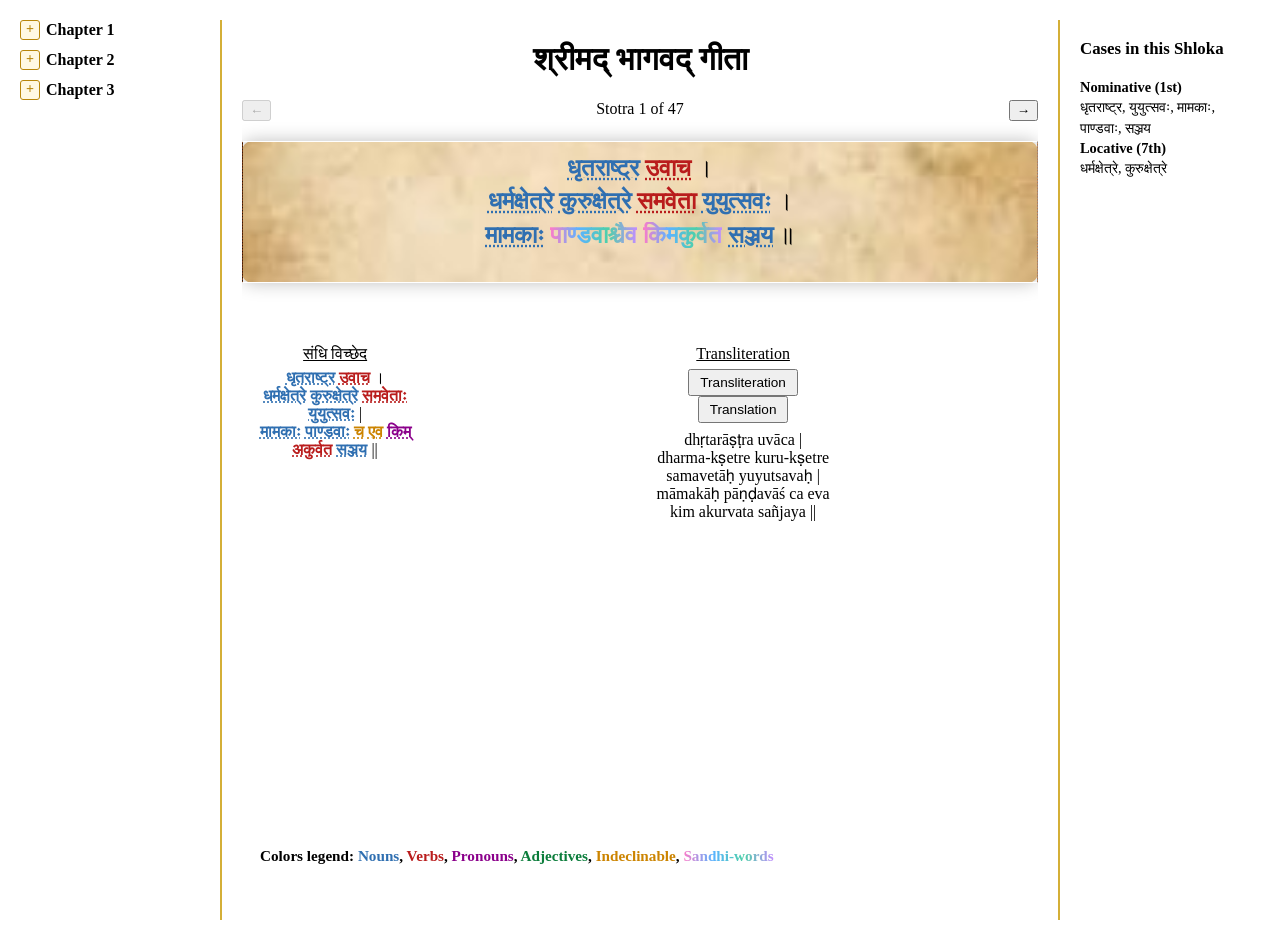
==== index_op3_v4.html @ 2b5fc286 "Update index_op3_v4.html" ====
<!DOCTYPE html>
<html lang="sa">
<head>
  <meta charset="UTF-8">
  <title>Sanskrit Webpage</title>

  <link rel="stylesheet" href="css/styles.css">
</head>

<body>

  <!-- ⭐ FLEX ROW WRAPPER (sidebar + main-content + case-panel) -->
  <div id="layout-row" style="display:flex; flex-direction:row; align-items:flex-start; gap:20px;">

    <!-- ⭐ LEFT SIDEBAR -->
    <div id="sidebar">
      <!-- ⭐ INDEX CONTAINER -->
      <div id="index-container"></div>
    </div>

    <!-- ⭐ MAIN CONTENT -->
    <div id="main-content">

      <h1 style="text-align: center;">श्रीमद् भागवद् गीता</h1>

      <div class="nav-inline">
        <button id="prevBtn" onclick="changePage(-1)">←</button>
        <div id="pageIndicator"></div>
        <button id="nextBtn" onclick="changePage(1)">→</button>
      </div>

      <div id="shloka-section">
        <div id="shloka" class="sanskrit-text stotra-text"></div>
      </div>

      <div class="section-divider"></div>

      <div id="two-column">
        <div class="column">
          <br><div class="section-title">संधि विच्छेद</div>
          <div id="sandhi" class="sanskrit-text"></div>
        </div>

        <div class="column">
          <br>
          <div class="section-title" id="toggle-title">Transliteration</div>

          <div id="toggle-buttons">
            <button onclick="showTranslit()">Transliteration</button>
            <button onclick="showTranslation()">Translation</button>
          </div>

          <div id="translit" class="sanskrit-text"></div>
          <div id="translation" class="sanskrit-text" style="display:none;"></div>
        </div>
      </div>

    </div> <!-- end main-content -->


	<!-- button to check words missing from the dictionary -->
	<button id="check-missing-btn" onclick="runChecker()">Check Missing Words</button> 


    <!-- ⭐ RIGHT CASE PANEL -->
    <div id="case-panel"></div>

  </div> <!-- end layout-row -->

  <!-- ⭐ COLOR LEGEND -->
  <div id="color-legend">
    Colors legend:
    <span class="noun">Nouns</span>,
    <span class="verb">Verbs</span>,
    <span class="pronoun">Pronouns</span>,
    <span class="adjective">Adjectives</span>,
    <span class="indeclinable">Indeclinable</span>,
    <span class="sandhi">Sandhi-words</span>
  </div>

  <!-- ⭐ Scripts -->

  <!-- Global dictionary -->
  <script src="js/dict.js"></script>

  <!-- Chapter 1-2 sandhi dictionary -->
  <script src="js/dict-sandhi_ch1.js"></script>
  <script src="js/dict-sandhi_ch2.js"></script>
  
	<!-- GROUP FILES -->
	<script src="js/ch1_01_10.js"></script>
	<script src="js/ch1_11_20.js"></script>
	<script src="js/ch1_21_30.js"></script>
	<script src="js/ch1_31_40.js"></script>
	<script src="js/ch1_41_47.js"></script>
	<!-- CHAPTER 2 GROUP FILES -->
	<script src="js/ch2_01_10.js"></script>
	<script src="js/ch2_11_20.js"></script>
	<script src="js/ch2_21_30.js"></script>
	<script src="js/ch2_31_40.js"></script>
	<script src="js/ch2_41_50.js"></script>
	<script src="js/ch2_51_60.js"></script>
	<script src="js/ch2_61_70.js"></script>
	<script src="js/ch2_71_72.js"></script>
	
	<!-- CHAPTER OBJECTS -->
	<script src="js/chapter1.js"></script>
	<script src="js/chapter2.js"></script>
	<script src="js/chapter3.js"></script>

	<script src="js/dict_checker.js"></script>

	<!-- RENDERER (MUST BE LAST) -->
	<script src="js/render.js?v=20240927"></script>

<div id="meaningPopup" style="
  position: absolute;
  background: #fff8dc;
  border: 1px solid #c9a86a;
  padding: 8px 12px;
  border-radius: 8px;
  font-size: 18px;
  display: none;
  max-width: 200px;
  box-shadow: 0 4px 10px rgba(0,0,0,0.2);
  z-index: 9999;
"></div>


</body>
</html>
---- css/styles.css ----
/* ⭐ PAGE LAYOUT */
body {
  font-family: 'Noto Serif Devanagari', serif;
  margin: 0;
  padding: 20px;
}

/* ⭐ Responsive layout wrapper */
#layout-row {
  display: grid;
  grid-template-columns: 180px 1fr 180px; /* desktop: 3 columns */
  gap: 20px;
  height: 100vh;
  overflow: hidden;
}

/* ⭐ Mobile collapse */
@media (max-width: 900px) {
  #layout-row {
    grid-template-columns: 1fr; /* stack all blocks */
    height: auto;               /* allow natural height */
  }

  #sidebar,
  #case-panel {
    width: 100%;
    height: auto;
    border: none;
    padding: 10px 0;
    overflow: visible;
  }

  #main-content {
    width: 100%;
    height: auto;
    overflow: visible;
  }
}


/* ⭐ LEFT SIDEBAR — fixed width, stable */
#sidebar {
  width: 180px;
  flex-shrink: 0;         /* never shrink */
  padding-right: 20px;
  border-right: 2px solid #d4af37;

  height: 100vh;
  overflow-y: scroll;      /* always reserve scrollbar space */
  scrollbar-width: none;   /* hide scrollbar (Firefox) */
}

#sidebar::-webkit-scrollbar {
  width: 0px;              /* hide scrollbar (Chrome/Safari) */
}

/* ⭐ MAIN CONTENT — flexible center */
#main-content {
  flex: 1;                 /* grows to fill remaining space */
  min-width: 0;            /* prevents overflow pushing case-panel */
  max-width: 800px;

  height: 100vh;
  overflow-y: auto;        /* scroll inside main content */
}

/* ⭐ RIGHT CASE PANEL — fixed width, stable */
#case-panel {
  width: 180px;            /* match sidebar width */
  flex-shrink: 0;          /* never shrink */

  height: 100vh;
  overflow-y: scroll;      /* always reserve scrollbar space */
  padding-left: 20px;
  border-left: 2px solid #d4af37;

  font-size: 0.9rem;
  line-height: 1.4;

  scrollbar-width: none;   /* hide scrollbar (Firefox) */
}

#case-panel::-webkit-scrollbar {
  width: 0px;              /* hide scrollbar (Chrome/Safari) */
}

/* --------------------------------------------- */
/* GRAMMATICAL COLORING */
/* --------------------------------------------- */

.noun { color: #2f6fb1; font-weight: 600; }
.verb { color: #b91c1c; font-weight: 600; }

.adjective { color: #0b7d3b; font-weight: 600; }
.pronoun { color: #8b008b; font-weight: 600; }
.indeclinable { color: #cc8400; font-weight: 600; }

#shloka .noun, #sandhi .noun, #translit .noun { color: #2f6fb1 !important; }
#shloka .verb, #sandhi .verb, #translit .verb { color: #b91c1c !important; }
#shloka .adjective, #sandhi .adjective, #translit .adjective { color: #0b7d3b !important; }
#shloka .pronoun, #sandhi .pronoun, #translit .pronoun { color: #8b008b !important; }
#shloka .indeclinable, #sandhi .indeclinable, #translit .indeclinable { color: #cc8400 !important; }

.noun[title], .verb[title], .adjective[title], .pronoun[title], .indeclinable[title] {
  text-decoration: underline dotted;
  cursor: help;
}

/* ⭐ Multi-color balanced gradient for sandhi words */
.sandhi {
  background: linear-gradient(90deg,
    #ff7ac8,
    #5ab3ff,
    #4dd0a9,
    #c38cff
  );
  -webkit-background-clip: text;
  -webkit-text-fill-color: transparent;
  font-weight: 700;
}

#shloka .sandhi {
  background: linear-gradient(90deg,
    #ff7ac8,
    #5ab3ff,
    #4dd0a9,
    #c38cff
  ) !important;
  -webkit-background-clip: text !important;
  -webkit-text-fill-color: transparent !important;
}

#sandhi .sandhi,
#translit .sandhi {
  background: none !important;
  -webkit-text-fill-color: inherit !important;
}

/* --------------------------------------------- */
/* LAYOUT + VISUALS */
/* --------------------------------------------- */

.nav-inline {
  display: flex;
  justify-content: space-between;
  margin-bottom: 20px;
}

.stotra-text {
  text-align: center;
  font-size: 1.5rem;
  line-height: 1.4;
}

/* ⭐ Parchment background */
#shloka-section {
  margin-bottom: 1px;
  padding: 10px;
  min-height: 120px;
  background-image: url('../images/parchment.jpg');
  background-size: cover;
  background-repeat: no-repeat;
  background-position: center;
  border: 1px solid transparent;
  border-image-source: url('../images/burnt-edge.png');
  border-image-slice: 30;
  border-image-repeat: round;
  border-radius: 10px;
  box-shadow: 0 0 18px rgba(0,0,0,0.25);
}

.section-divider {
  width: 100%;
  height: 40px;
  background: url('../images/gold-divider.png') center no-repeat;
  background-size: contain;
  margin: 2px 0;
}

/* ⭐ Responsive verse block layout */
#two-column {
  display: grid;
  grid-template-columns: repeat(auto-fit, minmax(300px, 1fr));
  gap: 20px;
}

/* ⭐ Mobile collapse */
@media (max-width: 900px) {
  #two-column {
    grid-template-columns: 1fr;
  }
}


.column {
  width: 48%;
  text-align: center;
}

.section-title {
  text-align: center;
  margin-bottom: 6px;
  text-decoration: underline;
}

/* ⭐ Collapsible chapter styling */
.chapter-header {
  display: flex;
  align-items: center;
  cursor: pointer;
  font-weight: bold;
  margin-bottom: 5px;
}

.toggle-icon {
  display: inline-block;
  width: 18px;
  height: 18px;
  margin-right: 6px;
  border: 1px solid #b8860b;
  border-radius: 3px;
  text-align: center;
  line-height: 16px;
  font-size: 14px;
  color: #b8860b;
  background-color: #fff8e1;
}

/* ⭐ Chapter block + grouped index */
.chapter-block {
  margin-bottom: 10px;
}

.chapter-body {
  margin-left: 10px;
}

.group-header {
  cursor: pointer;
  font-weight: 600;
  margin: 4px 0;
}

/* ⭐ Dynamic index verse items */
.verses {
  margin-top: 5px;
  padding-left: 15px;
}

.verses li {
  cursor: pointer;
  padding: 4px 0;
  color: #444;
  text-decoration: underline;
}

.verses li:hover {
  color: #b8860b;
}

#color-legend {
  position: fixed;
  bottom: 30px;
  left: 250px;
  font-size: 0.95rem;
  font-weight: 600;
  background: #fff;
  padding: 5px 10px;
  border-radius: 4px;
}

#toggle-buttons {
  text-align: center;
  margin-bottom: 8px;
}

#toggle-buttons button {
  margin: 0 5px;
  padding: 4px 10px;
  font-size: 0.85rem;
  cursor: pointer;
}
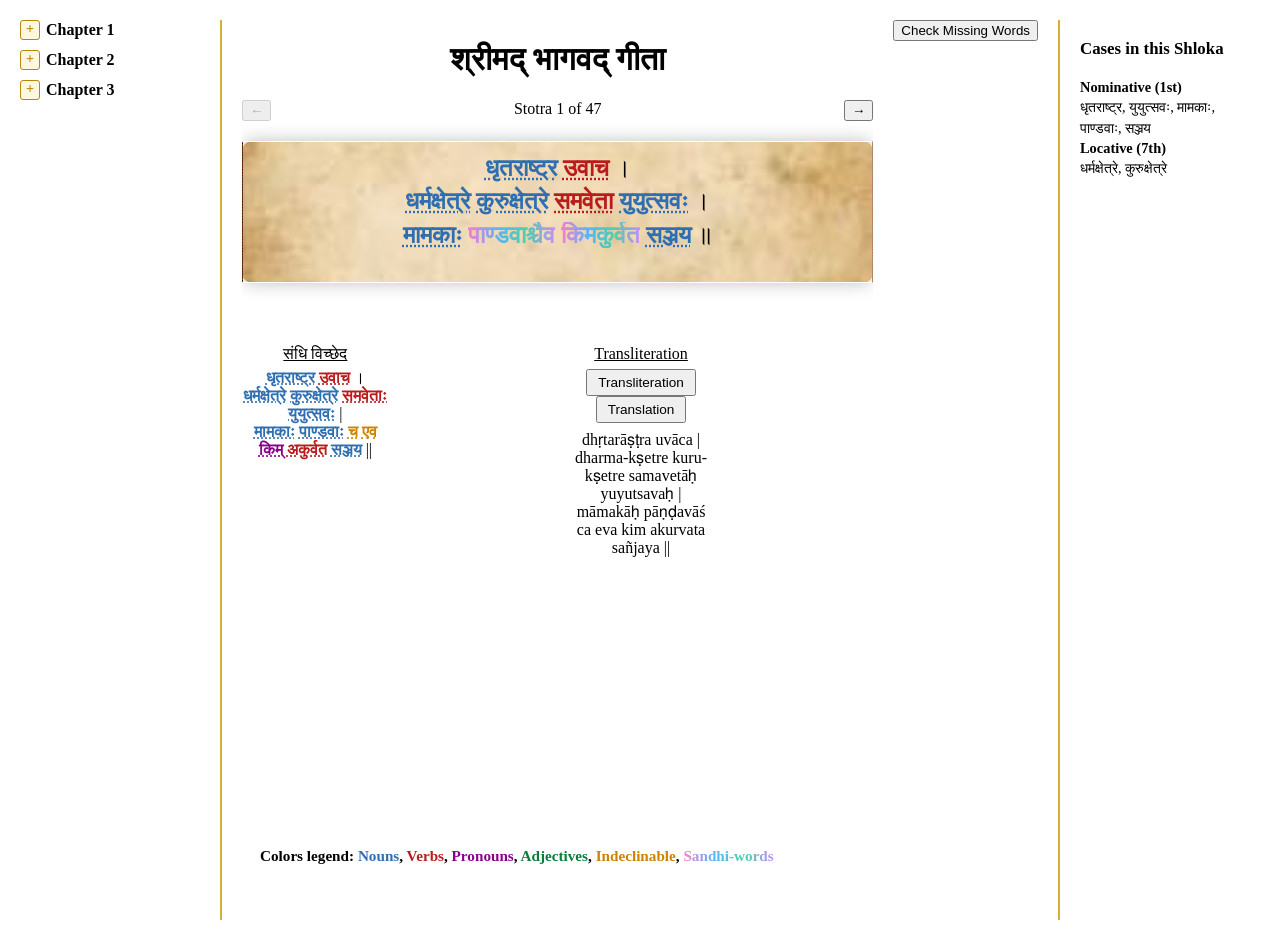
==== commit 6a66337a: "Add files via upload" ====
--- a/index_op3_v4.html
+++ b/index_op3_v4.html
@@ -111,7 +111,7 @@
 	<script src="js/dict_checker.js"></script>
 
 	<!-- RENDERER (MUST BE LAST) -->
-	<script src="js/render.js?v=20240927"></script>
+	<script src="js/render.js"></script>
 
 <div id="meaningPopup" style="
   position: absolute;
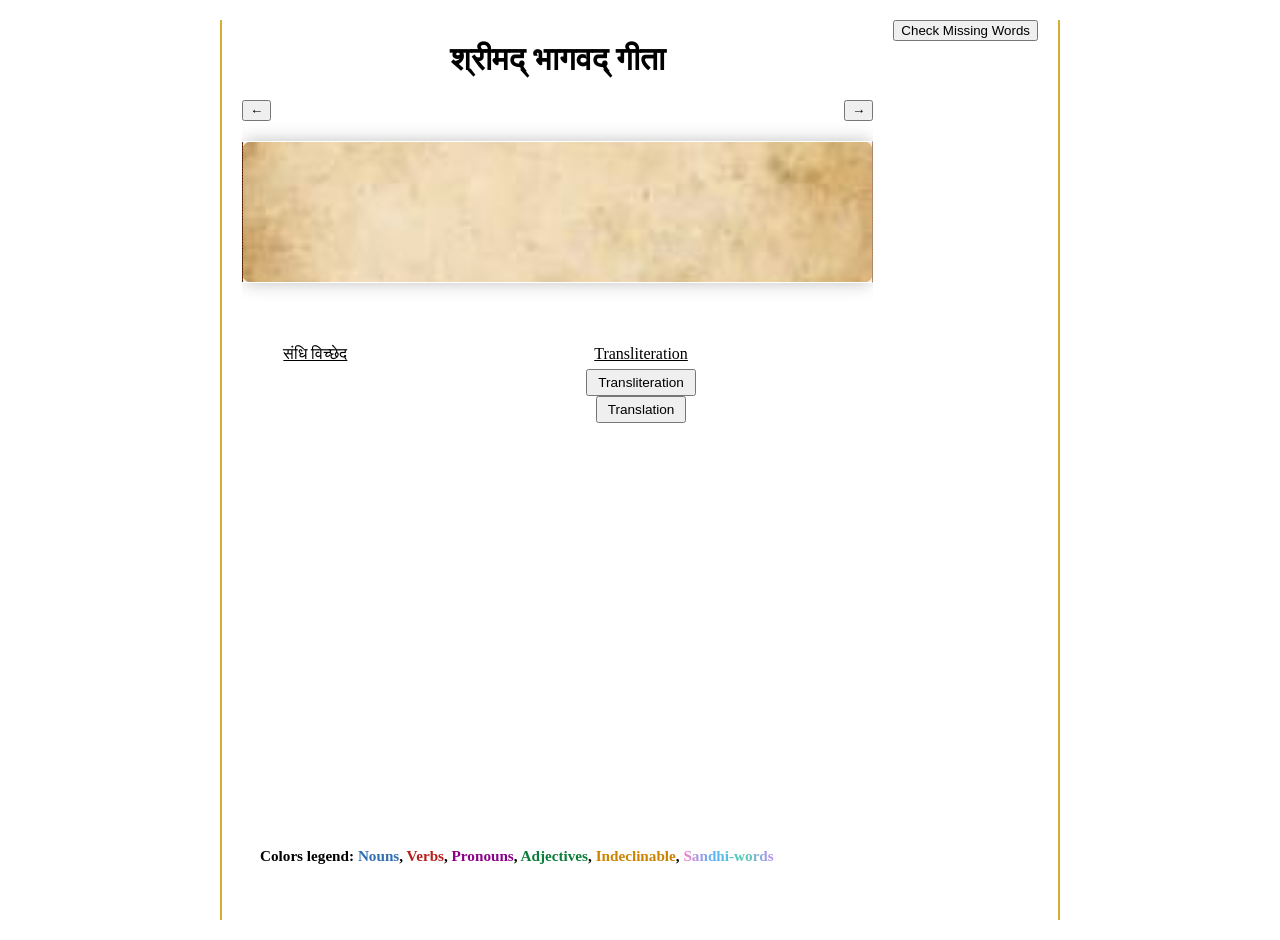
==== commit 627ea4db: "Update index_op3_v4.html" ====
--- a/index_op3_v4.html
+++ b/index_op3_v4.html
@@ -111,7 +111,7 @@
 	<script src="js/dict_checker.js"></script>
 
 	<!-- RENDERER (MUST BE LAST) -->
-	<script src="js/render.js"></script>
+	<script src="js/render.js?v=20240927"></script>
 
 <div id="meaningPopup" style="
   position: absolute;
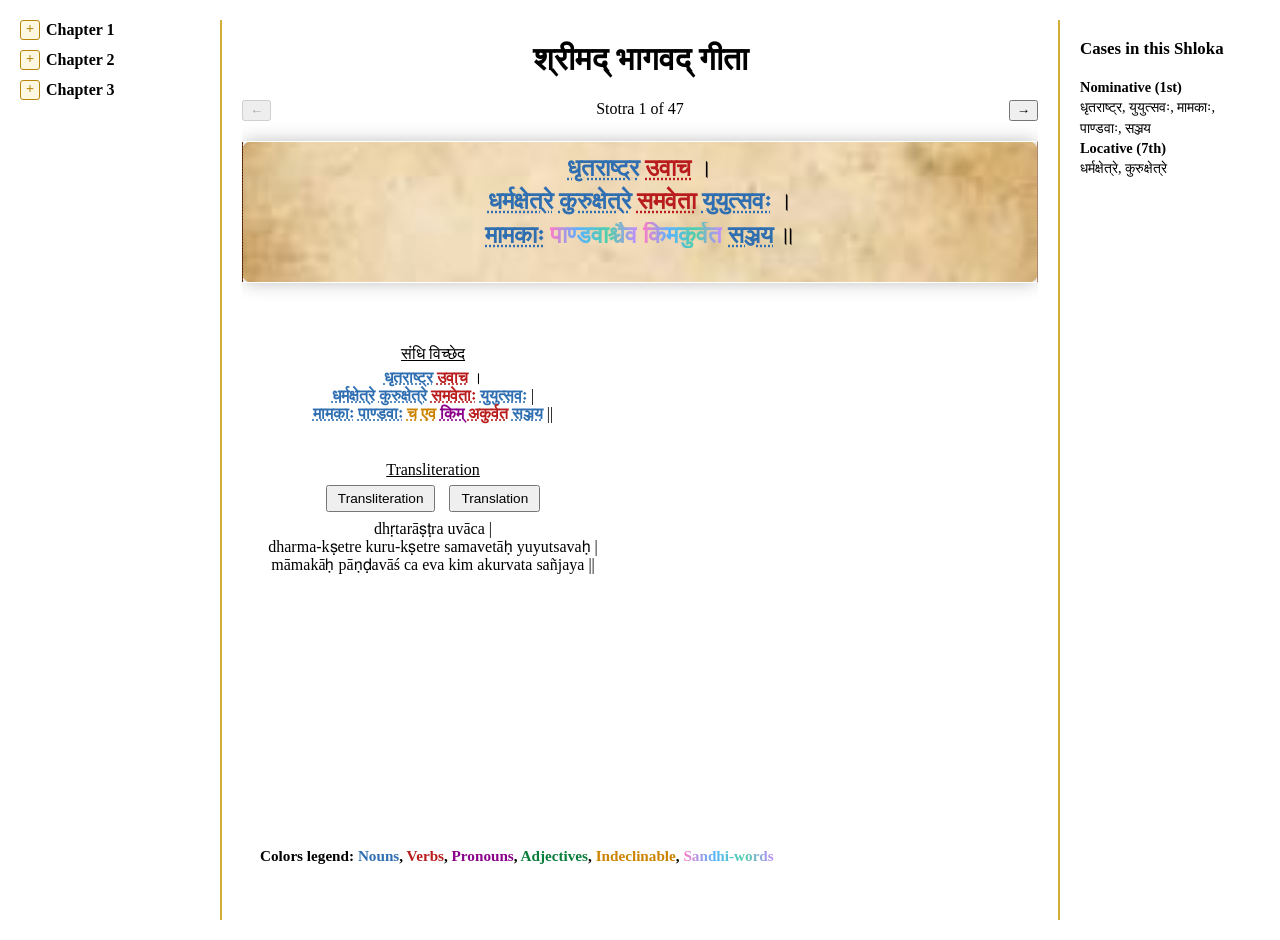
==== commit aca55cba: "Add files via upload" ====
--- a/index_op3_v4.html
+++ b/index_op3_v4.html
@@ -111,7 +111,7 @@
 	<script src="js/dict_checker.js"></script>
 
 	<!-- RENDERER (MUST BE LAST) -->
-	<script src="js/render.js?v=20240927"></script>
+	<script src="js/render.js"></script>
 
 <div id="meaningPopup" style="
   position: absolute;
--- a/css/styles.css
+++ b/css/styles.css
@@ -191,17 +191,33 @@
   }
 }
 
+/* ⭐ Desktop full-width for Sandhi/Translit/Translation */
+@media (min-width: 900px) {
+  #two-column {
+    grid-template-columns: 1fr;
+  }
+}
+
+
 
 .column {
   width: 48%;
   text-align: center;
 }
 
+/* ⭐ Center-align Sandhi, Transliteration, Translation */
+#sandhi,
+#translit,
+#translation {
+  text-align: center;
+}
+
 .section-title {
   text-align: center;
   margin-bottom: 6px;
   text-decoration: underline;
 }
+
 
 /* ⭐ Collapsible chapter styling */
 .chapter-header {
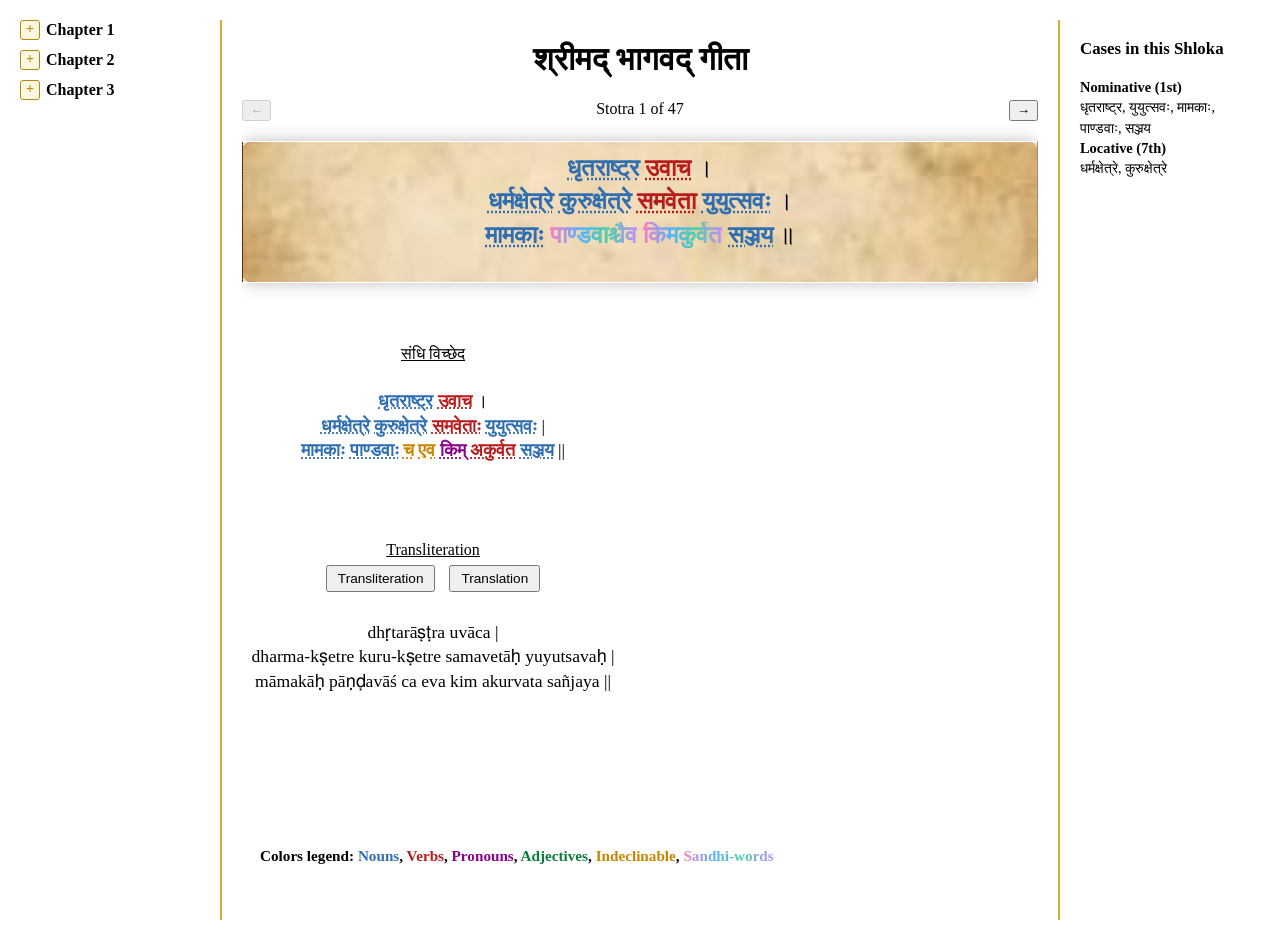
==== commit 17241a01: "Add files via upload" ====
--- a/index_op3_v4.html
+++ b/index_op3_v4.html
@@ -4,7 +4,7 @@
   <meta charset="UTF-8">
   <title>Sanskrit Webpage</title>
 
-  <link rel="stylesheet" href="css/styles.css">
+  <link rel="stylesheet" href="css/styles.css?v=20240931">
 </head>
 
 <body>
@@ -36,11 +36,19 @@
       <div class="section-divider"></div>
 
       <div id="two-column">
+
+        <!-- ⭐ COLUMN 1 — SANDHI -->
         <div class="column">
-          <br><div class="section-title">संधि विच्छेद</div>
-          <div id="sandhi" class="sanskrit-text"></div>
+          <br>
+          <div class="section-title">संधि विच्छेद</div>
+
+          <!-- ⭐ WRAPPED SANDHI BLOCK -->
+          <div class="sanskrit-block">
+            <div id="sandhi" class="sanskrit-text"></div>
+          </div>
         </div>
 
+        <!-- ⭐ COLUMN 2 — TRANSLIT / TRANSLATION -->
         <div class="column">
           <br>
           <div class="section-title" id="toggle-title">Transliteration</div>
@@ -50,17 +58,24 @@
             <button onclick="showTranslation()">Translation</button>
           </div>
 
-          <div id="translit" class="sanskrit-text"></div>
-          <div id="translation" class="sanskrit-text" style="display:none;"></div>
+          <!-- ⭐ WRAPPED TRANSLIT BLOCK -->
+          <div class="sanskrit-block">
+            <div id="translit" class="sanskrit-text"></div>
+          </div>
+
+          <!-- ⭐ WRAPPED TRANSLATION BLOCK -->
+          <div class="sanskrit-block">
+            <div id="translation" class="sanskrit-text" style="display:none;"></div>
+          </div>
         </div>
-      </div>
+
+      </div> <!-- end two-column -->
 
     </div> <!-- end main-content -->
 
 
-	<!-- button to check words missing from the dictionary -->
-	<button id="check-missing-btn" onclick="runChecker()">Check Missing Words</button> 
-
+    <!-- button to check words missing from the dictionary -->
+    <button id="check-missing-btn" onclick="runChecker()">Check Missing Words</button> 
 
     <!-- ⭐ RIGHT CASE PANEL -->
     <div id="case-panel"></div>
@@ -87,45 +102,45 @@
   <script src="js/dict-sandhi_ch1.js"></script>
   <script src="js/dict-sandhi_ch2.js"></script>
   
-	<!-- GROUP FILES -->
-	<script src="js/ch1_01_10.js"></script>
-	<script src="js/ch1_11_20.js"></script>
-	<script src="js/ch1_21_30.js"></script>
-	<script src="js/ch1_31_40.js"></script>
-	<script src="js/ch1_41_47.js"></script>
-	<!-- CHAPTER 2 GROUP FILES -->
-	<script src="js/ch2_01_10.js"></script>
-	<script src="js/ch2_11_20.js"></script>
-	<script src="js/ch2_21_30.js"></script>
-	<script src="js/ch2_31_40.js"></script>
-	<script src="js/ch2_41_50.js"></script>
-	<script src="js/ch2_51_60.js"></script>
-	<script src="js/ch2_61_70.js"></script>
-	<script src="js/ch2_71_72.js"></script>
-	
-	<!-- CHAPTER OBJECTS -->
-	<script src="js/chapter1.js"></script>
-	<script src="js/chapter2.js"></script>
-	<script src="js/chapter3.js"></script>
+  <!-- GROUP FILES -->
+  <script src="js/ch1_01_10.js"></script>
+  <script src="js/ch1_11_20.js"></script>
+  <script src="js/ch1_21_30.js"></script>
+  <script src="js/ch1_31_40.js"></script>
+  <script src="js/ch1_41_47.js"></script>
 
-	<script src="js/dict_checker.js"></script>
+  <!-- CHAPTER 2 GROUP FILES -->
+  <script src="js/ch2_01_10.js"></script>
+  <script src="js/ch2_11_20.js"></script>
+  <script src="js/ch2_21_30.js"></script>
+  <script src="js/ch2_31_40.js"></script>
+  <script src="js/ch2_41_50.js"></script>
+  <script src="js/ch2_51_60.js"></script>
+  <script src="js/ch2_61_70.js"></script>
+  <script src="js/ch2_71_72.js"></script>
+  
+  <!-- CHAPTER OBJECTS -->
+  <script src="js/chapter1.js"></script>
+  <script src="js/chapter2.js"></script>
+  <script src="js/chapter3.js"></script>
 
-	<!-- RENDERER (MUST BE LAST) -->
-	<script src="js/render.js"></script>
+  <script src="js/dict_checker.js"></script>
 
-<div id="meaningPopup" style="
-  position: absolute;
-  background: #fff8dc;
-  border: 1px solid #c9a86a;
-  padding: 8px 12px;
-  border-radius: 8px;
-  font-size: 18px;
-  display: none;
-  max-width: 200px;
-  box-shadow: 0 4px 10px rgba(0,0,0,0.2);
-  z-index: 9999;
-"></div>
+  <!-- RENDERER (MUST BE LAST) -->
+  <script src="js/render.js?v=20240931"></script>
 
+  <div id="meaningPopup" style="
+    position: absolute;
+    background: #fff8dc;
+    border: 1px solid #c9a86a;
+    padding: 8px 12px;
+    border-radius: 8px;
+    font-size: 18px;
+    display: none;
+    max-width: 200px;
+    box-shadow: 0 4px 10px rgba(0,0,0,0.2);
+    z-index: 9999;
+  "></div>
 
 </body>
 </html>
--- a/css/styles.css
+++ b/css/styles.css
@@ -296,3 +296,24 @@
   font-size: 0.85rem;
   cursor: pointer;
 }
+
+/* ⭐ Match Shloka parchment typography + center alignment */
+#sandhi.sanskrit-text,
+#translit.sanskrit-text,
+#translation.sanskrit-text {
+  text-align: center !important;
+  font-size: 1.1rem;
+  line-height: 1.4;
+  white-space: pre-line;
+  word-break: break-word;
+  padding: 10px 0;            /* match shloka-section vertical spacing */
+  margin-bottom: 20px;        /* match parchment block spacing */
+}
+
+/* ⭐ Parchment-like container for Sandhi/Translit/Translation */
+.sanskrit-block {
+  width: 100%;
+  padding: 10px 0;
+  margin: 0 auto;
+  text-align: center;
+}
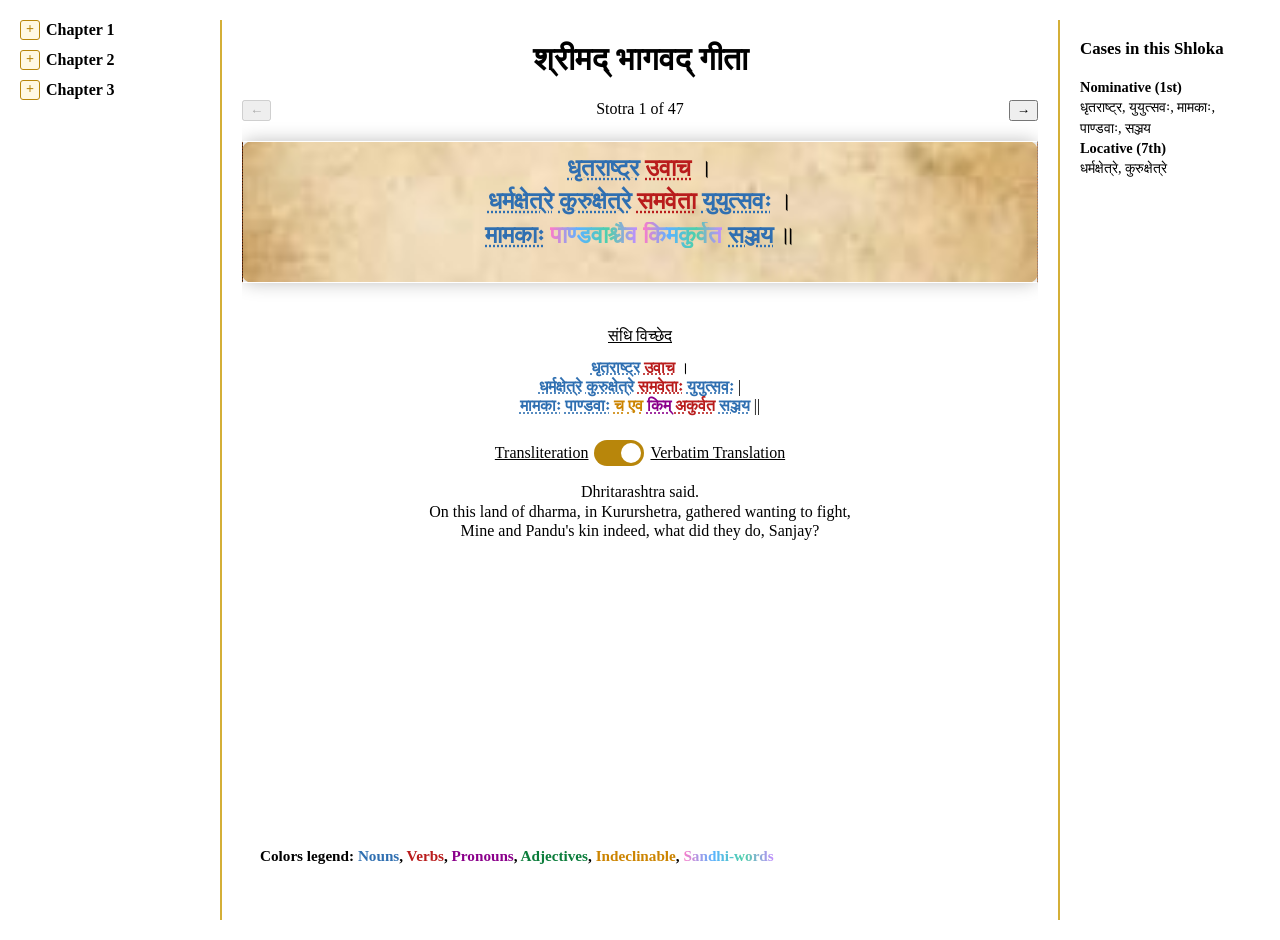
==== commit 67b2ecb4: "Add files via upload" ====
--- a/index_op3_v4.html
+++ b/index_op3_v4.html
@@ -14,7 +14,6 @@
 
     <!-- ⭐ LEFT SIDEBAR -->
     <div id="sidebar">
-      <!-- ⭐ INDEX CONTAINER -->
       <div id="index-container"></div>
     </div>
 
@@ -29,50 +28,48 @@
         <button id="nextBtn" onclick="changePage(1)">→</button>
       </div>
 
+      <!-- ⭐ SHLOKA (PARCHMENT) -->
       <div id="shloka-section">
         <div id="shloka" class="sanskrit-text stotra-text"></div>
       </div>
 
       <div class="section-divider"></div>
 
-      <div id="two-column">
+      <!-- ⭐ SINGLE COLUMN LAYOUT -->
+      <div id="single-column">
 
-        <!-- ⭐ COLUMN 1 — SANDHI -->
-        <div class="column">
-          <br>
-          <div class="section-title">संधि विच्छेद</div>
-
-          <!-- ⭐ WRAPPED SANDHI BLOCK -->
-          <div class="sanskrit-block">
-            <div id="sandhi" class="sanskrit-text"></div>
-          </div>
+        <!-- ⭐ SANDHI -->
+        <div class="section-title">संधि विच्छेद</div>
+        <div class="sanskrit-block">
+          <div id="sandhi" class="sanskrit-text"></div>
         </div>
 
-        <!-- ⭐ COLUMN 2 — TRANSLIT / TRANSLATION -->
-        <div class="column">
-          <br>
-          <div class="section-title" id="toggle-title">Transliteration</div>
+        <!-- ⭐ TRANSLITERATION / TRANSLATION -->
+        <div class="section-title toggle-wrapper">
+		  <span class="toggle-label-left">Transliteration</span>
 
-          <div id="toggle-buttons">
-            <button onclick="showTranslit()">Transliteration</button>
-            <button onclick="showTranslation()">Translation</button>
-          </div>
+		  <label class="toggle-switch">
+			<input type="checkbox" id="toggle-slider" onclick="toggleTT()" checked>
+			<span class="slider"></span>
+		  </label>
 
-          <!-- ⭐ WRAPPED TRANSLIT BLOCK -->
-          <div class="sanskrit-block">
-            <div id="translit" class="sanskrit-text"></div>
-          </div>
+		  <span class="toggle-label-right">Verbatim Translation</span>
+		</div>
 
-          <!-- ⭐ WRAPPED TRANSLATION BLOCK -->
-          <div class="sanskrit-block">
-            <div id="translation" class="sanskrit-text" style="display:none;"></div>
-          </div>
+
+
+
+        <div class="sanskrit-block">
+          <div id="translit" class="sanskrit-text" style="display:none;"></div>
         </div>
 
-      </div> <!-- end two-column -->
+        <div class="sanskrit-block">
+          <div id="translation" class="sanskrit-text"></div>
+        </div>
+
+      </div> <!-- end single-column -->
 
     </div> <!-- end main-content -->
-
 
     <!-- button to check words missing from the dictionary -->
     <button id="check-missing-btn" onclick="runChecker()">Check Missing Words</button> 
@@ -94,22 +91,16 @@
   </div>
 
   <!-- ⭐ Scripts -->
-
-  <!-- Global dictionary -->
   <script src="js/dict.js"></script>
-
-  <!-- Chapter 1-2 sandhi dictionary -->
   <script src="js/dict-sandhi_ch1.js"></script>
   <script src="js/dict-sandhi_ch2.js"></script>
-  
-  <!-- GROUP FILES -->
+
   <script src="js/ch1_01_10.js"></script>
   <script src="js/ch1_11_20.js"></script>
   <script src="js/ch1_21_30.js"></script>
   <script src="js/ch1_31_40.js"></script>
   <script src="js/ch1_41_47.js"></script>
 
-  <!-- CHAPTER 2 GROUP FILES -->
   <script src="js/ch2_01_10.js"></script>
   <script src="js/ch2_11_20.js"></script>
   <script src="js/ch2_21_30.js"></script>
@@ -118,15 +109,13 @@
   <script src="js/ch2_51_60.js"></script>
   <script src="js/ch2_61_70.js"></script>
   <script src="js/ch2_71_72.js"></script>
-  
-  <!-- CHAPTER OBJECTS -->
+
   <script src="js/chapter1.js"></script>
   <script src="js/chapter2.js"></script>
   <script src="js/chapter3.js"></script>
 
   <script src="js/dict_checker.js"></script>
 
-  <!-- RENDERER (MUST BE LAST) -->
   <script src="js/render.js?v=20240931"></script>
 
   <div id="meaningPopup" style="
--- a/css/styles.css
+++ b/css/styles.css
@@ -214,7 +214,7 @@
 
 .section-title {
   text-align: center;
-  margin-bottom: 6px;
+  margin-bottom: 3px;
   text-decoration: underline;
 }
 
@@ -285,35 +285,96 @@
   border-radius: 4px;
 }
 
-#toggle-buttons {
-  text-align: center;
-  margin-bottom: 8px;
-}
-
-#toggle-buttons button {
-  margin: 0 5px;
-  padding: 4px 10px;
-  font-size: 0.85rem;
+.toggle-wrapper {
+  display: flex;
+  align-items: center;
+  justify-content: center;
+  gap: 12px;
+  margin-bottom: 10px;
+}
+
+.toggle-label {
+  font-size: 1.2rem;
+  font-weight: 600;
+}
+
+.toggle-switch {
+  position: relative;
+  width: 50px;
+  height: 26px;
+}
+
+.toggle-switch input {
+  opacity: 0;
+  width: 0;
+  height: 0;
+}
+
+.slider {
+  position: absolute;
   cursor: pointer;
-}
+  top: 0;
+  left: 0;
+  right: 0;
+  bottom: 0;
+  background-color: #ccc;
+  border-radius: 20px;
+  transition: 0.3s;
+}
+
+.slider:before {
+  position: absolute;
+  content: "";
+  height: 20px;
+  width: 20px;
+  left: 3px;
+  bottom: 3px;
+  background-color: white;
+  border-radius: 50%;
+  transition: 0.3s;
+}
+
+input:checked + .slider {
+  background-color: #b8860b;
+}
+
+input:checked + .slider:before {
+  transform: translateX(24px);
+}
+
+.section-title.toggle-wrapper {
+  display: flex;
+  align-items: center;
+  justify-content: center;
+  gap: 6px;
+  margin-bottom: 6px;   /* match Sandhi title spacing */
+}
+
+.section-title {
+  display: flex;
+  align-items: center;
+  justify-content: center;
+  gap: 10px;
+}
+
 
 /* ⭐ Match Shloka parchment typography + center alignment */
 #sandhi.sanskrit-text,
 #translit.sanskrit-text,
 #translation.sanskrit-text {
   text-align: center !important;
-  font-size: 1.1rem;
-  line-height: 1.4;
+  font-size: 1.0rem;
+  line-height: 1.2;
   white-space: pre-line;
   word-break: break-word;
   padding: 10px 0;            /* match shloka-section vertical spacing */
-  margin-bottom: 20px;        /* match parchment block spacing */
+  margin-bottom: 15px;        /* match parchment block spacing */
 }
 
 /* ⭐ Parchment-like container for Sandhi/Translit/Translation */
 .sanskrit-block {
   width: 100%;
-  padding: 10px 0;
+  padding: 0;
   margin: 0 auto;
   text-align: center;
 }
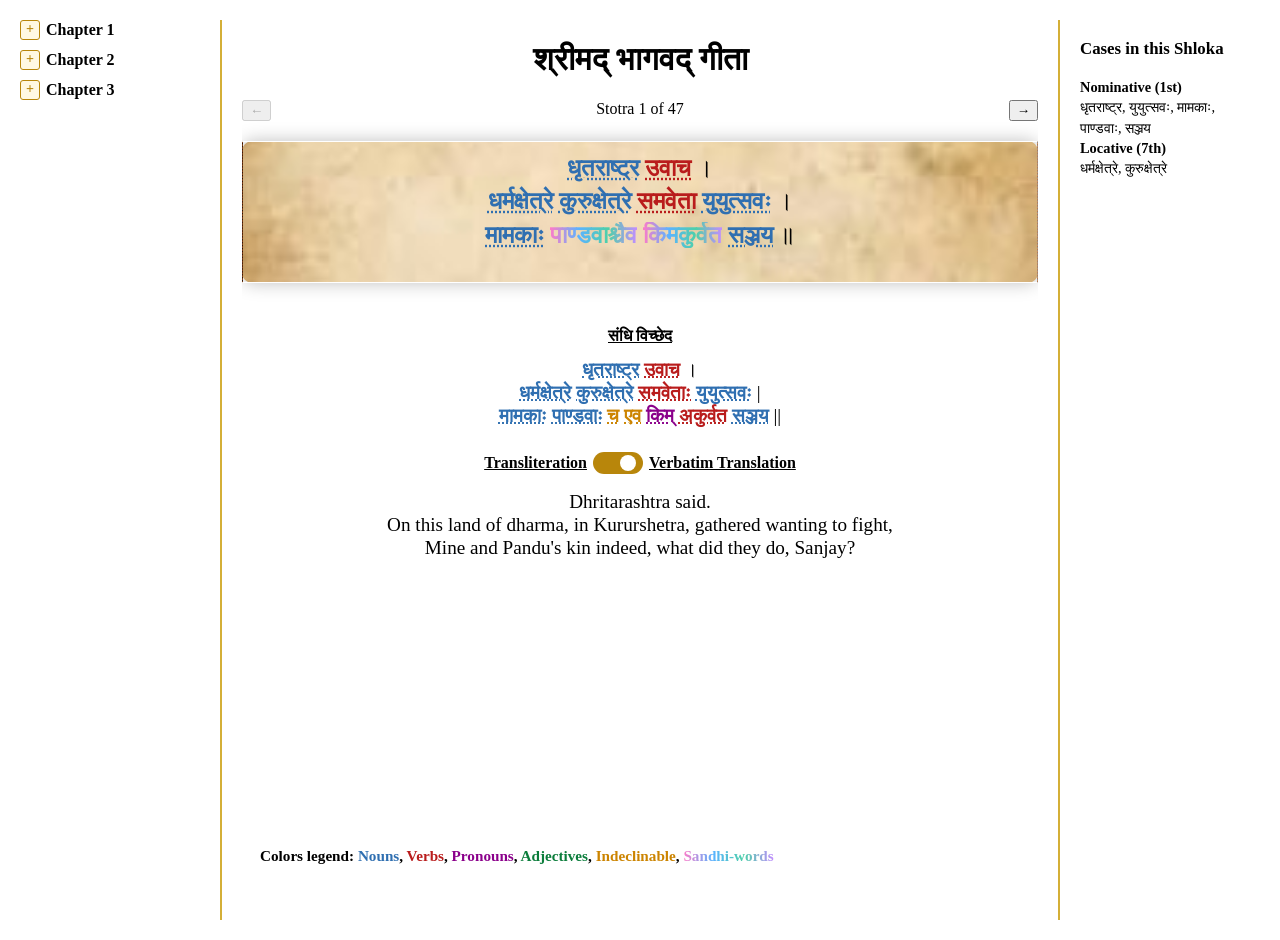
==== commit 03fa0b47: "Add files via upload" ====
--- a/index_op3_v4.html
+++ b/index_op3_v4.html
@@ -39,7 +39,7 @@
       <div id="single-column">
 
         <!-- ⭐ SANDHI -->
-        <div class="section-title">संधि विच्छेद</div>
+        <div class="section-title"><b>संधि विच्छेद</b></div>
         <div class="sanskrit-block">
           <div id="sandhi" class="sanskrit-text"></div>
         </div>
--- a/css/styles.css
+++ b/css/styles.css
@@ -300,8 +300,8 @@
 
 .toggle-switch {
   position: relative;
-  width: 50px;
-  height: 26px;
+  width: 50px;  /* smaller track */
+  height: 22px; /* smaller track height */
 }
 
 .toggle-switch input {
@@ -325,9 +325,9 @@
 .slider:before {
   position: absolute;
   content: "";
-  height: 20px;
-  width: 20px;
-  left: 3px;
+  height: 16px;     /* smaller knob */
+  width: 16px;      /* smaller knob */
+  left: 3px;        /* adjust for smaller sizeb */
   bottom: 3px;
   background-color: white;
   border-radius: 50%;
@@ -348,6 +348,7 @@
   justify-content: center;
   gap: 6px;
   margin-bottom: 6px;   /* match Sandhi title spacing */
+  font-weight: 700;      /* ⭐ bold headings */
 }
 
 .section-title {
@@ -363,7 +364,7 @@
 #translit.sanskrit-text,
 #translation.sanskrit-text {
   text-align: center !important;
-  font-size: 1.0rem;
+  font-size: 1.2rem;
   line-height: 1.2;
   white-space: pre-line;
   word-break: break-word;
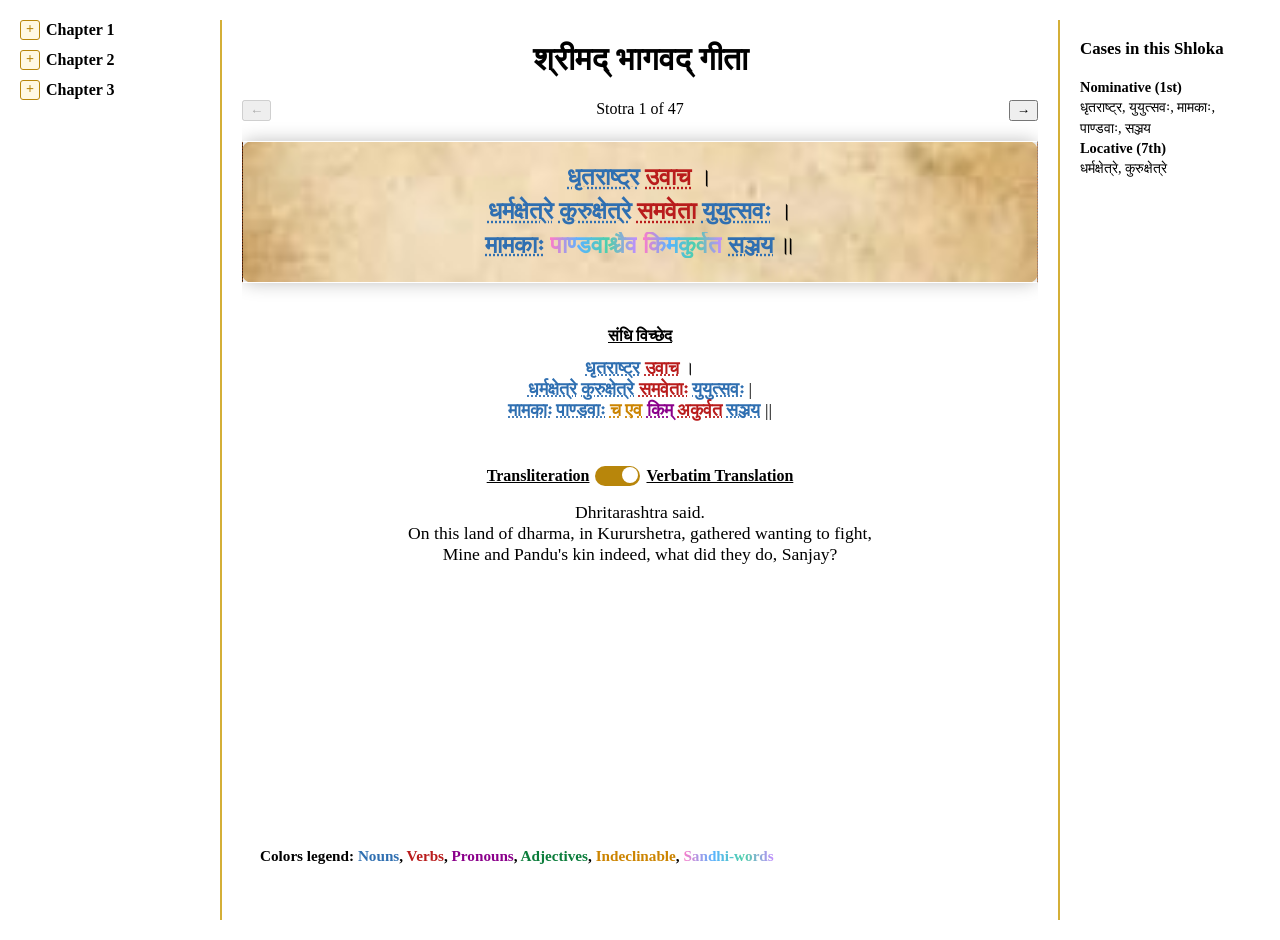
==== commit 5bd30018: "Add files via upload" ====
--- a/index_op3_v4.html
+++ b/index_op3_v4.html
@@ -116,7 +116,7 @@
 
   <script src="js/dict_checker.js"></script>
 
-  <script src="js/render.js?v=20240931"></script>
+  <script src="js/render.js"></script>
 
   <div id="meaningPopup" style="
     position: absolute;
--- a/css/styles.css
+++ b/css/styles.css
@@ -157,17 +157,28 @@
   margin-bottom: 1px;
   padding: 10px;
   min-height: 120px;
+
+  /* parchment background */
   background-image: url('../images/parchment.jpg');
   background-size: cover;
   background-repeat: no-repeat;
   background-position: center;
+
+  /* burnt-edge border */
   border: 1px solid transparent;
   border-image-source: url('../images/burnt-edge.png');
   border-image-slice: 30;
   border-image-repeat: round;
   border-radius: 10px;
   box-shadow: 0 0 18px rgba(0,0,0,0.25);
-}
+
+  /* ⭐ NEW: vertical centering */
+  display: flex;
+  flex-direction: column;
+  justify-content: center;   /* vertical centering */
+  align-items: center;        /* horizontal centering */
+}
+
 
 .section-divider {
   width: 100%;
@@ -300,8 +311,8 @@
 
 .toggle-switch {
   position: relative;
-  width: 50px;  /* smaller track */
-  height: 22px; /* smaller track height */
+  width: 45px;  /* smaller track */
+  height: 20px; /* smaller track height */
 }
 
 .toggle-switch input {
@@ -364,12 +375,12 @@
 #translit.sanskrit-text,
 #translation.sanskrit-text {
   text-align: center !important;
-  font-size: 1.2rem;
+  font-size: 1.1rem;
   line-height: 1.2;
   white-space: pre-line;
   word-break: break-word;
   padding: 10px 0;            /* match shloka-section vertical spacing */
-  margin-bottom: 15px;        /* match parchment block spacing */
+  margin-bottom: 35px;        /* match parchment block spacing */
 }
 
 /* ⭐ Parchment-like container for Sandhi/Translit/Translation */
